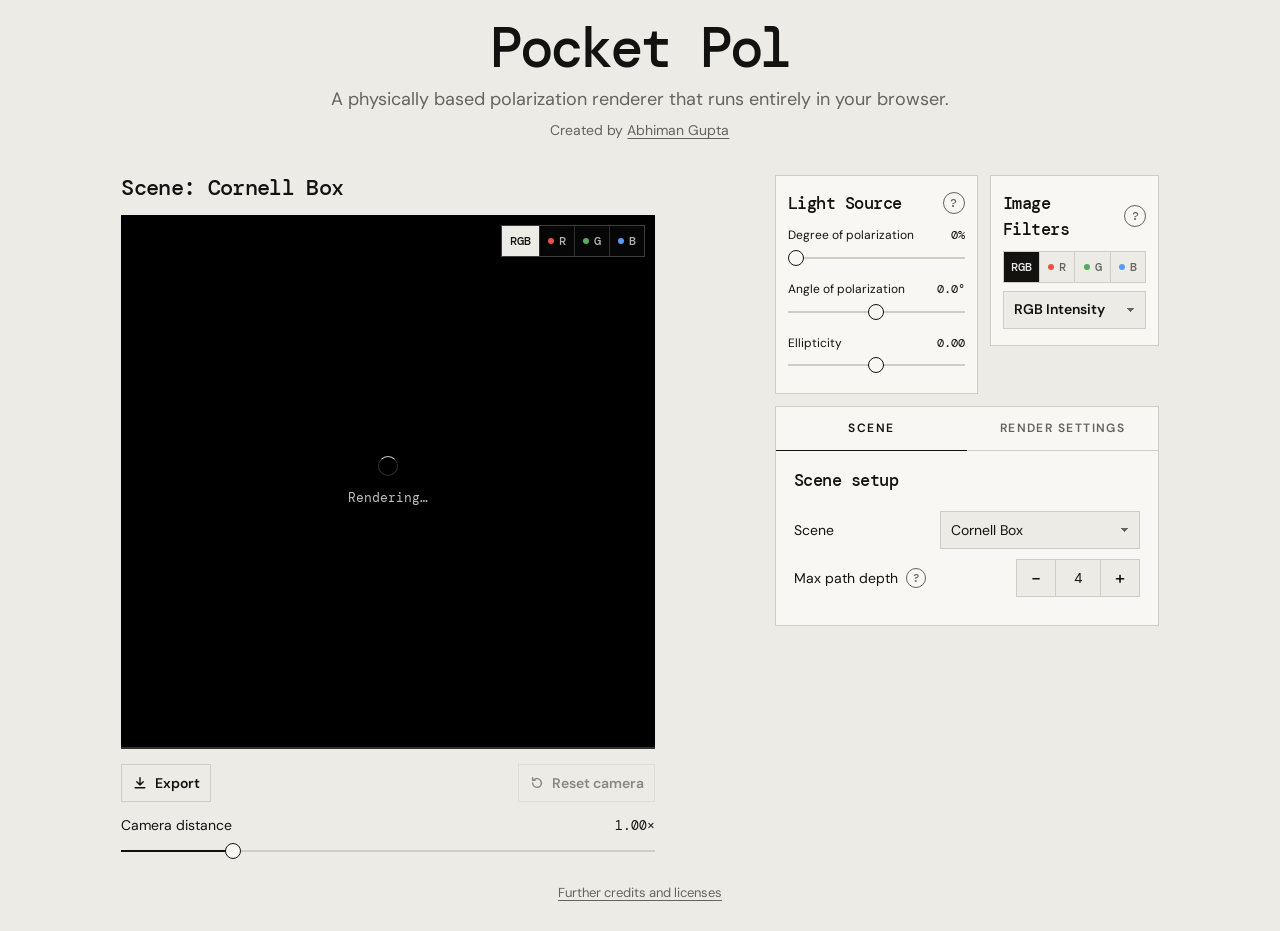
==== web/index.html @ 14d1592c "Move the page up and say light intensity in the analyzer explanations" ====
<!doctype html>
<html lang="en">
<head>
  <meta charset="utf-8">
  <meta name="viewport" content="width=device-width,initial-scale=1,viewport-fit=cover">
  <meta name="color-scheme" content="light">
  <meta name="theme-color" content="#ecebe6">
  <meta name="description" content="A physically based polarization renderer that runs entirely in your browser.">
  <title>Pocket Pol: A physically based polarization renderer in your browser</title>
  <link rel="icon" type="image/png" sizes="64x64" href="./favicon-64.png">
  <link rel="icon" type="image/png" sizes="32x32" href="./favicon-32.png">
  <link rel="apple-touch-icon" href="./apple-touch-icon.png">
  <meta property="og:type" content="website">
  <meta property="og:site_name" content="Pocket Pol">
  <meta property="og:url" content="https://pocket-pol.abhimangupta.com/">
  <meta property="og:title" content="Pocket Pol">
  <meta property="og:description" content="A physically based polarization renderer that runs entirely in your browser.">
  <meta property="og:image" content="https://pocket-pol.abhimangupta.com/preview.png">
  <meta property="og:image:width" content="512">
  <meta property="og:image:height" content="512">
  <meta property="og:image:alt" content="Pocket Pol render of the Cornell box with red and green walls">
  <meta name="twitter:card" content="summary">
  <meta name="twitter:title" content="Pocket Pol">
  <meta name="twitter:description" content="A physically based polarization renderer that runs entirely in your browser.">
  <meta name="twitter:image" content="https://pocket-pol.abhimangupta.com/preview.png">
  <link rel="preconnect" href="https://fonts.googleapis.com">
  <link rel="preconnect" href="https://fonts.gstatic.com" crossorigin>
  <link rel="stylesheet" href="https://fonts.googleapis.com/css2?family=DM+Mono:wght@400;500&family=DM+Sans:opsz,wght@9..40,400..700&display=swap">
  <link rel="stylesheet" href="./style.css?v=49">
  <script type="module" src="./app.mjs?v=49"></script>
</head>
<body>
  <main class="window">
    <header class="page-header">
      <h1 class="page-title">Pocket Pol</h1>
      <p class="page-subtitle">A physically based polarization renderer that runs entirely in your browser.</p>
      <p class="page-credit">Created by <a href="https://abhimangupta.com/">Abhiman Gupta</a></p>
    </header>

    <section class="viewer" aria-label="Render viewport">
      <h2 class="scene-name">Scene: <span id="sceneName">Cornell Box</span></h2>
      <div class="figure">
        <div id="stage" tabindex="0" aria-label="Cornell Box render. Drag or use the arrow keys to orbit the camera.">
          <canvas id="image" width="512" height="512" aria-label="Rendered Cornell Box"></canvas>
          <div id="stageMessage" class="stage-message" aria-hidden="true"><span class="spinner"></span><span id="stageMessageText">Starting renderer…</span></div>
          <div id="orbitHint" class="orbit-overlay" aria-hidden="true">
            <svg class="orbit-arrow up" viewBox="0 0 24 24"><path d="M6 15l6-6 6 6"/></svg>
            <svg class="orbit-arrow left" viewBox="0 0 24 24"><path d="M15 6l-6 6 6 6"/></svg>
            <span class="orbit-label">Drag to orbit</span>
            <svg class="orbit-arrow right" viewBox="0 0 24 24"><path d="M9 6l6 6-6 6"/></svg>
            <svg class="orbit-arrow down" viewBox="0 0 24 24"><path d="M6 9l6 6 6-6"/></svg>
          </div>
          <div class="view-corner">
          <div id="channelHint" class="channel-hint" aria-hidden="true">
            <span>Toggle color channels</span>
            <svg viewBox="0 0 24 24"><path d="M4 12h15M14 7l5 5-5 5"/></svg>
          </div>
          <div id="viewSwitch" class="view-switch" role="radiogroup" aria-label="Image channel">
            <label title="RGB color"><input type="radio" name="view" value="rgb" checked><span>RGB</span></label>
            <label title="Red channel"><input type="radio" name="view" value="0"><span class="red">R</span></label>
            <label title="Green channel"><input type="radio" name="view" value="1"><span class="green">G</span></label>
            <label title="Blue channel"><input type="radio" name="view" value="2"><span class="blue">B</span></label>
          </div>
          </div>
          <progress id="progress" aria-label="Render progress" max="1" value="0"></progress>
        </div>
        <div id="colorbar" class="colorbar off" role="group" aria-labelledby="barTitle">
          <div id="barGradient"></div>
          <div id="barTicks" class="bar-ticks"></div>
          <span id="barTitle" class="bar-title"></span>
        </div>
      </div>
      <footer class="viewer-footer">
        <button id="exportOpen" type="button" aria-haspopup="dialog">
          <svg aria-hidden="true" viewBox="0 0 20 20" width="16" height="16"><path d="M10 3.5v9M6 8.5l4 4 4-4M4 16h12" fill="none" stroke="currentColor" stroke-width="1.8" stroke-linecap="round" stroke-linejoin="round"/></svg>
          Export
          <span id="exportBadge" class="export-badge" hidden></span>
        </button>
        <span id="status" class="visually-hidden" role="status" aria-live="polite">Ready</span>
        <button id="reset" type="button" disabled>
          <svg aria-hidden="true" viewBox="0 0 20 20" width="16" height="16"><path d="M4.5 10a5.5 5.5 0 1 0 1.6-3.9M4.5 3.5v3h3" fill="none" stroke="currentColor" stroke-width="1.8" stroke-linecap="round" stroke-linejoin="round"/></svg>
          Reset camera
        </button>
      </footer>
      <div id="distanceControl" class="distance-control"></div>
    </section>

    <aside class="sidebar" aria-label="Render controls">
      <div class="source-filter">
      <section class="light-panel card" aria-labelledby="lightTitle">
        <div class="section-head"><h2 id="lightTitle">Light Source</h2><button type="button" class="help-button" aria-haspopup="dialog" data-help="lightHelp" aria-label="Explain the light source terms">?</button></div>
        <div id="sourceControls"></div>
      </section>

      <section class="filter-panel card" aria-labelledby="filterTitle">
        <div class="section-head"><h2 id="filterTitle">Image Filters</h2><button type="button" class="help-button" aria-haspopup="dialog" data-help="filterHelp" aria-label="Explain the image filters">?</button></div>
        <div id="cardSwitch" class="segmented channel-switch" role="radiogroup" aria-label="Image channel">
          <label title="RGB color"><input type="radio" name="card-view" value="rgb" checked><span>RGB</span></label>
          <label title="Red channel"><input type="radio" name="card-view" value="0"><span class="red">R</span></label>
          <label title="Green channel"><input type="radio" name="card-view" value="1"><span class="green">G</span></label>
          <label title="Blue channel"><input type="radio" name="card-view" value="2"><span class="blue">B</span></label>
        </div>
        <label class="visually-hidden" for="filter">Image filter</label>
        <select id="filter"></select>
        <div id="analyzerControl" class="analyzer" hidden></div>
        <div id="logControl" class="log-control" hidden>
          <label class="row toggle">Log scale <input id="log" type="checkbox" role="switch"></label>
          <p id="logSuggestion" class="log-suggestion" hidden></p>
        </div>
      </section>
      </div>


      <p id="error" class="error-box" role="alert" hidden></p>

      <div class="inspector card">
        <div class="panel-switch" role="tablist" aria-label="Renderer settings">
          <button id="scene-tab" type="button" role="tab" aria-selected="true" aria-controls="scene-panel">Scene</button>
          <button id="render-tab" type="button" role="tab" aria-selected="false" aria-controls="render-panel" tabindex="-1">Render Settings</button>
        </div>
        <div class="settings-panel" id="scene-panel" role="tabpanel" aria-labelledby="scene-tab">
          <fieldset id="scene" class="panel-fields">
            <legend><span>Scene setup</span></legend>
            <label class="row">Scene
              <select id="preset"><option value="cornell">Cornell Box</option></select>
            </label>
            <div class="row">
              <span class="label-help"><span id="depthLabel">Max path depth</span><button type="button" class="help-button" aria-haspopup="dialog" data-help="depthHelp" aria-label="Explain max path depth">?</button></span>
              <div class="stepper" role="group" aria-labelledby="depthLabel">
                <button id="depthDown" type="button" aria-label="Decrease max path depth">−</button>
                <output id="depthValue" aria-live="polite">4</output>
                <button id="depthUp" type="button" aria-label="Increase max path depth">+</button>
              </div>
              <input type="hidden" id="max_depth" value="4">
            </div>
          </fieldset>
        </div>
        <div class="settings-panel" id="render-panel" role="tabpanel" aria-labelledby="render-tab" hidden>
          <fieldset id="statistics" class="panel-fields">
            <legend><span>Render settings</span><button id="stopRender" type="button" class="link-button" hidden>Stop</button></legend>
            <form id="estimateForm" novalidate>
              <label class="row">Samples per pixel <input id="spp" type="number" min="1" max="4096" required value="64" inputmode="numeric" enterkeyhint="go"></label>
              <div class="spp-presets" role="group" aria-label="Sample presets">
                <button type="button" data-spp="64">64</button>
                <button type="button" data-spp="256">256</button>
                <button type="button" data-spp="1024">1024</button>
              </div>
              <p id="sppError" class="hint error" hidden>Enter a whole number from 1 to 4096.</p>
            </form>
            <details hidden>
              <summary>Render statistics</summary>
              <dl>
                <div class="row"><dt>Completed</dt><dd id="completed">0 SPP</dd></div>
                <div class="row"><dt>Renderer</dt><dd id="backend">—</dd></div>
                <div class="row"><dt>GPU note</dt><dd id="gpuNote">—</dd></div>
                <div class="row"><dt>Last batch</dt><dd id="batch">—</dd></div>
                <div class="row"><dt>Image delivery</dt><dd id="delivery">—</dd></div>
                <div class="row"><dt>Image</dt><dd id="dimensions">—</dd></div>
              </dl>
            </details>
          </fieldset>
        </div>
      </div>

      <section id="scalarControls" class="adjustments card" aria-labelledby="adjustTitle" hidden>
        <div class="section-head"><h2 id="adjustTitle">Image Adjustments <span class="advanced">(Advanced)</span></h2></div>
        <label class="row">Color map <select id="map"></select></label>
        <label class="row toggle">Show colorbar <input id="showColorbar" type="checkbox" role="switch" checked></label>
        <div class="row">
          <span>Range</span>
          <div class="range">
            <input id="minimum" type="number" aria-label="Range minimum" value="0" step="any" required>
            <span class="range-dash" aria-hidden="true">–</span>
            <input id="maximum" type="number" aria-label="Range maximum" value="1" step="any" required>
          </div>
        </div>
        <p id="rangeError" class="hint error" hidden>Maximum must be greater than minimum.</p>
      </section>
    </aside>
  </main>
  <dialog id="helpDialog" class="help-window" aria-labelledby="helpTitle">
    <div class="window-bar">
      <h2 id="helpTitle"></h2>
      <button id="helpClose" type="button" class="window-close" aria-label="Close">
        <svg aria-hidden="true" viewBox="0 0 20 20" width="16" height="16"><path d="M5 5l10 10M15 5L5 15" fill="none" stroke="currentColor" stroke-width="1.8" stroke-linecap="round"/></svg>
      </button>
    </div>
    <div class="help-body">
      <dl id="lightHelp" class="help-list" hidden>
        <dt>Unpolarized light</dt><dd>Light whose electric field has no preferred direction, like most lamps and sunlight. It is the default here: degree of polarization 0%.</dd>
        <dt>Degree of polarization</dt><dd>The fraction of the light that is polarized, from 0% (unpolarized) to 100% (fully polarized).</dd>
        <dt>Angle of polarization</dt><dd>The orientation of the polarization, from −90° to +90°, measured from horizontal.</dd>
        <dt>Ellipticity</dt><dd>The shape of the polarization: 0 is linear, +1 right circular, −1 left circular, and values in between are elliptical.</dd>
      </dl>
      <dl id="filterHelp" class="help-list" hidden></dl>
      <dl id="depthHelp" class="help-list" hidden>
        <dt>Max path depth</dt><dd>The most surfaces a ray of light may bounce off on its way from the light source to the camera. Each bounce can change the light's polarization through the Mueller matrix of the surface it hits.</dd>
        <dt>Low depth (1–2)</dt><dd>Depth 1 shows only the light source itself, and depth 2 adds direct lighting: surfaces lit straight from the lamp, with hard shadows and no color bleeding.</dd>
        <dt>Higher depth (3 and up)</dt><dd>Adds indirect light that bounces between walls: softer shadows, red and green light spilling onto the white surfaces, and polarization patterns built up over several reflections. Renders take longer as depth grows, and the image changes less after a few bounces.</dd>
        <dt>Try it</dt><dd>Step from 1 to 6 with Degree of Polarization or Q-Stokes selected and watch how each extra bounce changes the polarization.</dd>
      </dl>
    </div>
  </dialog>
  <dialog id="exportDialog" class="export-window" aria-labelledby="exportTitle">
    <div class="window-bar">
      <h2 id="exportTitle">Export render</h2>
      <button id="exportClose" type="button" class="window-close" aria-label="Close export window">
        <svg aria-hidden="true" viewBox="0 0 20 20" width="16" height="16"><path d="M5 5l10 10M15 5L5 15" fill="none" stroke="currentColor" stroke-width="1.8" stroke-linecap="round"/></svg>
      </button>
    </div>
    <div class="export-body">
      <div class="export-preview">
        <canvas id="exportCanvas" width="512" height="512" aria-label="Export render preview"></canvas>
        <span id="exportEmpty" class="export-empty">The high-quality render appears here.</span>
        <progress id="exportProgress" max="1" value="0" aria-label="Export progress"></progress>
      </div>
      <div class="export-settings">
        <p class="hint">Renders the current scene, light, and camera again at 512 × 512 with more samples per pixel, in the background. You can close this window and keep exploring while it runs.</p>
        <dl id="exportSummary" class="export-summary"></dl>
        <label class="row">Samples per pixel <input id="exportSpp" type="number" min="1" max="65536" required value="4096" inputmode="numeric"></label>
        <div class="spp-presets" role="group" aria-label="Export sample presets">
          <button type="button" data-export-spp="1024">1024</button>
          <button type="button" data-export-spp="4096">4096</button>
          <button type="button" data-export-spp="16384">16384</button>
        </div>
        <p id="exportEstimate" class="hint"></p>
        <p id="exportStatus" class="export-status" role="status" aria-live="polite"></p>
        <div class="export-actions">
          <button id="exportStart" type="button" class="primary">Start export render</button>
        </div>
        <div id="exportDownloads" class="export-downloads" hidden>
          <button id="downloadPng" type="button">Download PNG</button>
          <button id="downloadStokes" type="button">Download Stokes data (.zip)</button>
          <p class="hint">The PNG uses the filter, channel, and display settings you have selected. The zip holds float32 Stokes channels and JSON metadata.</p>
        </div>
      </div>
    </div>
  </dialog>
  <footer class="page-footer">
    <a href="./credits.html">Further credits and licenses</a>
  </footer>
</body>
</html>
---- web/style.css ----
/* Palette and type follow abhimangupta.com: warm paper, ink, DM Mono display, DM Sans text. */
:root {
  color-scheme: light;
  --paper: #ecebe6;
  --paper-2: #e1e0da;
  --mat: #f8f7f3;
  --ink: #121211;
  --muted: #64635e;
  --faint: #8d8b84;
  --line: #cfcdc6;
  --track: #cfcdc6;
  --focus: #121211;
  --stage: #0b0b0a;
  --error: #9b2c1f;
  --error-bg: #f3e4df;
  --ok: #4f7a52;
  --busy: #b07d1c;
  --display: "DM Mono", ui-monospace, Menlo, monospace;
  --sans: "DM Sans", "Helvetica Neue", Arial, sans-serif;
  --d-track: -.07em;
  --d-track-sm: -.03em;
  --ease: cubic-bezier(.22, 1, .36, 1);
  --gutter: clamp(16px, 4vw, 56px);
  font: 16px/1.55 var(--sans);
  color: var(--ink);
  background: var(--paper);
  accent-color: var(--ink);
}

* { box-sizing: border-box; }
[hidden] { display: none !important; }
html { -webkit-text-size-adjust: 100%; }
body { margin: 0; min-height: 100dvh; background: var(--paper); }
h1, h2, h3, dl, dd, p { margin: 0; }
::selection { background: var(--ink); color: var(--paper); }
.visually-hidden {
  position: absolute;
  overflow: hidden;
  width: 1px;
  height: 1px;
  padding: 0;
  clip-path: inset(50%);
  white-space: nowrap;
}

/* Page */
.window {
  display: grid;
  grid-template-columns: minmax(0, clamp(300px, calc(100dvh - var(--chrome, 280px)), 860px)) clamp(340px, 30vw, 440px);
  grid-template-areas: "header header" "viewer sidebar";
  justify-content: center;
  align-items: start;
  gap: clamp(20px, 2.6vw, 36px) clamp(20px, 2.6vw, 40px);
  max-width: 1720px;
  margin-inline: auto;
  padding: clamp(12px, 1.6vw, 24px) var(--gutter) 12px;
}
.page-header { grid-area: header; text-align: center; }
.page-title {
  font-family: var(--display);
  font-size: clamp(2.25rem, 5vw, 3.5rem);
  font-weight: 500;
  line-height: 1;
  letter-spacing: var(--d-track);
}
.page-subtitle {
  margin-top: 10px;
  color: var(--muted);
  font-size: clamp(.9375rem, 1.5vw, 1.125rem);
  text-wrap: balance;
}
.page-credit { margin-top: 6px; color: var(--muted); font-size: .875rem; }
.page-credit a { color: inherit; text-decoration: underline; text-underline-offset: .2em; }
.page-credit a:hover { color: var(--ink); }
.scene-name {
  margin: 0 0 10px;
  text-align: center;
  font-family: var(--display);
  font-size: clamp(1.125rem, 2vw, 1.375rem);
  font-weight: 500;
  letter-spacing: var(--d-track-sm);
}
.page-footer {
  padding: 8px var(--gutter) calc(28px + env(safe-area-inset-bottom));
  text-align: center;
  font-size: .8125rem;
}
.page-footer a { color: var(--muted); text-underline-offset: .2em; }
.page-footer a:hover { color: var(--ink); }

/* Viewer */
.viewer { grid-area: viewer; min-width: 0; font-size: .875rem; }
#stage {
  position: relative;
  aspect-ratio: 1;
  overflow: hidden;
  background: var(--stage);
  touch-action: none;
  cursor: grab;
  user-select: none;
  -webkit-user-select: none;
  -webkit-touch-callout: none;
}
#stage:focus-visible { outline: 1px solid var(--ink); outline-offset: 4px; }
#stage.orbiting { cursor: grabbing; }
#image {
  display: block;
  width: 100%;
  height: 100%;
  background: var(--stage);
}
#stage.preview #image { image-rendering: pixelated; }
.stage-message {
  position: absolute;
  inset: 0;
  display: grid;
  place-content: center;
  justify-items: center;
  gap: 12px;
  color: rgb(255 255 255 / 75%);
  font-family: var(--display);
  font-size: .8125rem;
  pointer-events: none;
}
.spinner {
  width: 20px;
  height: 20px;
  border: 1.5px solid rgb(255 255 255 / 18%);
  border-top-color: rgb(255 255 255 / 80%);
  border-radius: 50%;
  animation: spin .9s linear infinite;
}
.stage-message.failed .spinner { display: none; }
@keyframes spin { to { transform: rotate(1turn); } }

#progress {
  position: absolute;
  inset-inline: 0;
  inset-block-end: 0;
  display: block;
  width: 100%;
  height: 2px;
  border: 0;
  appearance: none;
  background: rgb(255 255 255 / 10%);
  opacity: 0;
  transition: opacity .25s;
  pointer-events: none;
}
#progress.active { opacity: 1; }
#progress::-webkit-progress-bar { background: rgb(255 255 255 / 10%); }
#progress::-webkit-progress-value { background: var(--paper); transition: width .2s; }
#progress::-moz-progress-bar { background: var(--paper); }

/* Colorbar sits outside the image like a figure legend. */
.figure {
  display: grid;
  grid-template-columns: minmax(0, 1fr) auto;
  gap: 12px;
}
.colorbar {
  display: grid;
  grid-template-columns: 12px auto 14px;
  gap: 6px;
  min-width: 0;
  padding-block: 2px;
  color: var(--muted);
  font-family: var(--display);
  font-size: .75rem;
  line-height: 1;
  transition: opacity .15s;
}
.colorbar.off { visibility: hidden; opacity: 0; }
#barGradient { box-shadow: inset 0 0 0 1px rgb(0 0 0 / 12%); }
.bar-ticks { position: relative; min-width: 3em; }
.bar-ticks output {
  position: absolute;
  left: 0;
  bottom: var(--at);
  padding-left: 6px;
  transform: translateY(50%);
  font-variant-numeric: tabular-nums;
  white-space: nowrap;
}
.bar-ticks sup { font-size: .75em; line-height: 0; }
.bar-ticks output::before {
  content: "";
  position: absolute;
  left: -6px;
  top: 50%;
  width: 7px;
  border-top: 1px solid var(--faint);
}
.bar-title {
  align-self: center;
  justify-self: center;
  writing-mode: vertical-rl;
  transform: rotate(180deg);
  color: var(--ink);
  font-family: var(--sans);
  font-weight: 600;
  white-space: nowrap;
}

.viewer-footer {
  display: grid;
  grid-template-columns: 1fr 1fr;
  align-items: center;
  gap: 12px;
  min-height: 56px;
  padding-top: 12px;
}
#exportOpen, #reset { display: inline-flex; align-items: center; gap: 7px; white-space: nowrap; }
#exportOpen { justify-self: start; }
#reset { justify-self: end; }
.export-badge {
  padding: 1px 7px;
  border-radius: 99px;
  background: var(--paper-2);
  color: var(--muted);
  font-family: var(--display);
  font-size: .6875rem;
  font-weight: 500;
}
.export-badge.ready { background: var(--ink); color: var(--paper); }

/* Channel switch in the image's top-right corner. */
.view-corner {
  position: absolute;
  inset-block-start: 10px;
  inset-inline-end: 10px;
  display: flex;
  align-items: center;
  gap: 6px;
  pointer-events: none;
}
.view-switch {
  pointer-events: auto;
  display: flex;
  border: 1px solid rgb(255 255 255 / 22%);
  background: rgb(11 11 10 / 62%);
  -webkit-backdrop-filter: blur(6px);
  backdrop-filter: blur(6px);
  cursor: default;
}
.view-switch label { position: relative; cursor: pointer; }
.view-switch label + label { border-left: 1px solid rgb(255 255 255 / 16%); }
.view-switch input { position: absolute; inset: 0; margin: 0; opacity: 0; cursor: pointer; }
.view-switch span {
  display: flex;
  align-items: center;
  justify-content: center;
  gap: 5px;
  min-width: 34px;
  min-height: 30px;
  padding: 0 8px;
  color: rgb(255 255 255 / 70%);
  font-family: var(--display);
  font-size: .75rem;
  font-weight: 500;
  transition: background-color .15s, color .15s;
}
:is(.view-switch, .channel-switch) :is(span.red, span.green, span.blue)::before {
  content: "";
  width: 6px;
  height: 6px;
  border-radius: 50%;
}
:is(.view-switch, .channel-switch) span.red::before { background: #e5534b; }
:is(.view-switch, .channel-switch) span.green::before { background: #57ab5a; }
:is(.view-switch, .channel-switch) span.blue::before { background: #539bf5; }
.view-switch label:hover span { color: #fff; }
.view-switch input:checked + span { background: var(--paper); color: var(--ink); }
.view-switch input:focus-visible + span { outline: 1px solid #fff; outline-offset: -3px; }

/* Channel hint: points at the channel switch on load, like the orbit hint. */
.channel-hint {
  display: flex;
  align-items: center;
  gap: 4px;
  color: #fff;
  font-family: var(--display);
  font-size: .75rem;
  white-space: nowrap;
  pointer-events: none;
  transition: opacity .6s var(--ease), visibility .6s;
}
.channel-hint span { padding: 4px 9px; border: 1px solid rgb(255 255 255 / 35%); background: rgb(11 11 10 / 60%); }
.channel-hint svg {
  width: 24px;
  height: 24px;
  fill: none;
  stroke: currentColor;
  stroke-width: 2;
  stroke-linecap: round;
  stroke-linejoin: round;
  filter: drop-shadow(0 0 3px rgb(0 0 0 / 60%));
  animation: nudge-x 1.6s var(--ease) infinite alternate;
}
.channel-hint.gone { opacity: 0; visibility: hidden; }

/* Orbit hint: four arrows around "Drag to orbit", shown over the image on load. */
.orbit-overlay {
  position: absolute;
  inset: 0;
  display: grid;
  grid-template: "a up b" auto "left label right" auto "c down d" auto / auto auto auto;
  place-content: center;
  place-items: center;
  gap: 6px 10px;
  color: #fff;
  background: radial-gradient(circle at center, rgb(0 0 0 / 45%), transparent 42%);
  pointer-events: none;
  transition: opacity .6s var(--ease), visibility .6s;
}
.orbit-overlay.gone, #stage:has(.stage-message:not([hidden])) :is(.orbit-overlay, .channel-hint) { opacity: 0; visibility: hidden; }
.orbit-label {
  grid-area: label;
  padding: 6px 12px;
  border: 1px solid rgb(255 255 255 / 35%);
  background: rgb(11 11 10 / 55%);
  font-family: var(--display);
  font-size: .8125rem;
  letter-spacing: .04em;
  white-space: nowrap;
}
.orbit-arrow { width: 28px; height: 28px; fill: none; stroke: currentColor; stroke-width: 2; stroke-linecap: round; stroke-linejoin: round; filter: drop-shadow(0 0 3px rgb(0 0 0 / 60%)); }
.orbit-arrow.up { grid-area: up; animation: nudge-y 1.6s var(--ease) infinite alternate; }
.orbit-arrow.down { grid-area: down; animation: nudge-y 1.6s var(--ease) infinite alternate-reverse; }
.orbit-arrow.left { grid-area: left; animation: nudge-x 1.6s var(--ease) infinite alternate; }
.orbit-arrow.right { grid-area: right; animation: nudge-x 1.6s var(--ease) infinite alternate-reverse; }
@keyframes nudge-y { from { transform: translateY(-3px); } to { transform: translateY(3px); } }
@keyframes nudge-x { from { transform: translateX(-3px); } to { transform: translateX(3px); } }

/* Sidebar */
.sidebar {
  grid-area: sidebar;
  display: grid;
  gap: 12px;
  min-width: 0;
  font-size: .875rem;
}
@media (min-width: 821px) {
  .sidebar { position: sticky; top: 16px; max-height: calc(100dvh - 32px); overflow-y: auto; scrollbar-width: thin; }
}
.card { border: 1px solid var(--line); background: var(--mat); }
.panel-switch {
  display: grid;
  grid-template-columns: repeat(2, minmax(0, 1fr));
  border-bottom: 1px solid var(--line);
}
.panel-switch button {
  min-height: 44px;
  border: 0;
  border-bottom: 1px solid transparent;
  margin-bottom: -1px;
  background: transparent;
  color: var(--muted);
  font-size: .75rem;
  font-weight: 600;
  letter-spacing: .12em;
  text-transform: uppercase;
}
.panel-switch button:hover:enabled { background: transparent; color: var(--ink); }
.panel-switch button[aria-selected="true"] { border-bottom-color: var(--ink); color: var(--ink); }
.settings-panel { padding: 16px 18px 18px; }
.light-panel, .filter-panel, .estimate-panel { padding: 16px 18px 18px; }
.light-panel .row:last-of-type { margin-bottom: 0; }
fieldset { min-width: 0; margin: 0; padding: 0; border: 0; }
.panel-fields > legend, .section-head {
  display: flex;
  align-items: center;
  justify-content: space-between;
  gap: 8px;
  width: 100%;
  margin: 0 0 8px;
  padding: 0;
}
.panel-fields > legend > span:first-child, .section-head h2 {
  font-family: var(--display);
  font-size: 1.0625rem;
  font-weight: 500;
  letter-spacing: var(--d-track-sm);
}
.tag {
  padding: 1px 8px;
  border: 1px solid var(--line);
  border-radius: 99px;
  color: var(--muted);
  font-size: .625rem;
  font-weight: 600;
  letter-spacing: .12em;
  text-transform: uppercase;
  white-space: nowrap;
}
.tag.live::before {
  content: "";
  display: inline-block;
  width: 6px;
  height: 6px;
  margin-right: 5px;
  border-radius: 50%;
  background: var(--ok);
  vertical-align: 1px;
}
.subsection { margin-top: 14px; padding-top: 12px; border-top: 1px solid var(--line); }
.subsection h3 { color: var(--muted); font-size: .6875rem; font-weight: 600; letter-spacing: .12em; text-transform: uppercase; }

.row {
  display: flex;
  align-items: center;
  justify-content: space-between;
  gap: 10px;
  margin: 10px 0;
  white-space: nowrap;
}
select, button, input[type="number"] {
  min-height: 38px;
  padding: 5px 10px;
  border: 1px solid var(--line);
  border-radius: 0;
  background-color: var(--paper);
  color: inherit;
  font: inherit;
}
select {
  appearance: none;
  width: min(60%, 200px);
  min-width: 0;
  padding-right: 28px;
  text-overflow: ellipsis;
  background-image: linear-gradient(45deg, transparent 50%, var(--muted) 50%),
    linear-gradient(135deg, var(--muted) 50%, transparent 50%);
  background-position: right 14px center, right 10px center;
  background-size: 4px 4px;
  background-repeat: no-repeat;
  cursor: pointer;
}
select:hover:enabled, input[type="number"]:hover:enabled { border-color: var(--muted); }
input[type="number"] { width: 84px; min-width: 0; font-variant-numeric: tabular-nums; text-align: right; }
input[type="number"].invalid { border-color: var(--error); background-color: var(--error-bg); }
button { cursor: pointer; font-weight: 600; transition: background-color .15s, border-color .15s, color .15s; }
button:hover:enabled { background-color: var(--paper-2); border-color: var(--muted); }
button:disabled, input:disabled, select:disabled { cursor: not-allowed; opacity: .45; }
.primary {
  border-color: var(--ink);
  background-color: var(--ink);
  color: var(--paper);
  font-size: .8125rem !important;
  letter-spacing: .12em;
  text-transform: uppercase;
}
.primary:hover:enabled { border-color: #2c2c2a; background-color: #2c2c2a; }
.primary.stop { border-color: var(--ink); background-color: transparent; color: var(--ink); }
.primary.stop:hover:enabled { background-color: var(--paper-2); }
:focus-visible { outline: 1px solid var(--focus); outline-offset: 2px; }

/* Segmented control */
.segmented {
  display: inline-grid;
  grid-auto-columns: 1fr;
  grid-auto-flow: column;
  width: min(60%, 200px);
  border: 1px solid var(--line);
  background: var(--paper);
}
.segmented label { position: relative; cursor: pointer; }
.segmented label + label { border-left: 1px solid var(--line); }
.segmented input { position: absolute; inset: 0; margin: 0; opacity: 0; cursor: pointer; }
.segmented span {
  display: block;
  padding: 7px 8px;
  color: var(--muted);
  font-weight: 600;
  text-align: center;
  transition: background-color .15s, color .15s;
}
.segmented label:hover span { color: var(--ink); }
.segmented input:checked + span { background: var(--ink); color: var(--paper); }
.segmented input:focus-visible + span { outline: 1px solid var(--focus); outline-offset: 2px; }

/* Toggles */
.toggle input[type="checkbox"] {
  appearance: none;
  position: relative;
  flex: none;
  width: 34px;
  height: 20px;
  margin: 0;
  border-radius: 99px;
  background: var(--track);
  cursor: pointer;
  transition: background-color .15s;
}
.toggle input[type="checkbox"]::after {
  content: "";
  position: absolute;
  inset-block-start: 2px;
  inset-inline-start: 2px;
  width: 16px;
  height: 16px;
  border-radius: 50%;
  background: var(--mat);
  transition: transform .2s var(--ease);
}
.toggle input[type="checkbox"]:checked { background: var(--ink); }
.toggle input[type="checkbox"]:checked::after { transform: translateX(14px); }
.toggle input[type="checkbox"]:disabled { opacity: .4; cursor: not-allowed; }
.range input { flex: 1; width: 0; }
.range-dash { color: var(--faint); }

details { margin-top: 14px; padding-top: 12px; border-top: 1px solid var(--line); }
summary { cursor: pointer; color: var(--muted); }
summary:hover { color: var(--ink); }
details dl { margin-top: 9px; }
details dl .row { margin: 4px 0; white-space: normal; align-items: baseline; }
details dd { text-align: right; }

/* Sliders */
.slider { display: block; margin-top: 12px; }
.slider .row { margin: 0; }
.slider input {
  appearance: none;
  display: block;
  width: 100%;
  min-height: 24px;
  margin: 2px 0 0;
  background: transparent;
  cursor: pointer;
  --from: 0%;
  --to: 0%;
}
.slider input:disabled { cursor: not-allowed; }
.slider input::-webkit-slider-runnable-track {
  height: 2px;
  background: linear-gradient(to right, var(--track) var(--from), var(--ink) var(--from) var(--to), var(--track) var(--to));
}
.slider input::-webkit-slider-thumb {
  appearance: none;
  width: 16px;
  height: 16px;
  margin-top: -7px;
  border: 1px solid var(--ink);
  border-radius: 50%;
  background: var(--mat);
  transition: transform .15s var(--ease);
}
.slider input:active::-webkit-slider-thumb { transform: scale(1.15); }
.slider input::-moz-range-track {
  height: 2px;
  background: linear-gradient(to right, var(--track) var(--from), var(--ink) var(--from) var(--to), var(--track) var(--to));
}
.slider input::-moz-range-thumb {
  box-sizing: border-box;
  width: 16px;
  height: 16px;
  border: 1px solid var(--ink);
  border-radius: 50%;
  background: var(--mat);
}
.slider output, dd { font-family: var(--display); font-variant-numeric: tabular-nums; }
.slider output { color: var(--ink); font-size: .8125rem; }
dt, .hint { color: var(--muted); }
.hint { margin: 10px 0; font-size: .8125rem; }
.hint.error { color: var(--error); }

.filter-panel select { width: 100%; font-weight: 600; }
.adjustments { padding: 16px 18px 10px; }
.adjustments .range { width: min(60%, 200px); }
.distance-control { margin-top: 4px; }
.distance-control .slider { margin-top: 6px; }
.stack { display: grid; gap: 4px; margin: 10px 0; font-size: .8125rem; }
.stack select { width: 100%; font-weight: 400; }
.range { display: flex; align-items: center; gap: 6px; }
.view-hint { margin: 10px 0 0; color: var(--muted); font-size: .8125rem; }

/* Light Source and Filter sit side by side on wider screens and stack on phones. */
.source-filter { display: grid; grid-template-columns: repeat(2, minmax(0, 1fr)); gap: 12px; align-items: start; }
.source-filter .card { padding: 14px 12px 16px; }
/* When the sidebar is wide enough, give the light sliders room for their labels and values on one line
   without cutting off the filter name. */
.sidebar { container-type: inline-size; }
@container (min-width: 360px) {
  .source-filter { grid-template-columns: minmax(0, 1.2fr) minmax(0, 1fr); }
}
.source-filter select { width: 100%; font-weight: 600; }
.source-filter .slider .row { align-items: baseline; white-space: normal; line-height: 1.3; gap: 6px; font-size: .75rem; }
.source-filter .slider output { font-size: .75rem; }

/* Analyzer slider */
.analyzer .slider { margin-top: 14px; }

/* Render panel */
.spp-presets { display: grid; grid-template-columns: repeat(3, 1fr); border: 1px solid var(--line); background: var(--paper); }
.spp-presets button {
  min-height: 32px;
  padding: 2px 6px;
  border: 0;
  color: var(--muted);
  font-family: var(--display);
  font-size: .8125rem;
}
.spp-presets button + button { border-left: 1px solid var(--line); }
.spp-presets button:hover:enabled { border-color: var(--line); color: var(--ink); }
.spp-presets button[aria-pressed="true"] { background: var(--ink); color: var(--paper); }
.render-state { display: inline-flex; align-items: baseline; gap: 10px; min-width: 0; }
.render-text { color: var(--muted); font-family: var(--display); font-size: .75rem; white-space: nowrap; }
.link-button {
  min-height: 0;
  padding: 0;
  border: 0;
  background: none;
  color: var(--ink);
  font-size: .75rem;
  text-decoration: underline;
  text-underline-offset: .2em;
}
.link-button:hover:enabled { background: none; color: var(--muted); }

/* Max depth stepper */
.stepper { display: inline-grid; grid-template-columns: 38px 46px 38px; border: 1px solid var(--line); background: var(--paper); }
.stepper button { min-height: 36px; padding: 0; border: 0; font-size: 1.125rem; font-weight: 500; line-height: 1; }
.stepper output {
  display: grid;
  place-items: center;
  border-inline: 1px solid var(--line);
  font-family: var(--display);
  font-variant-numeric: tabular-nums;
}

/* Log scale switch and DoP suggestion in the Filter card */
.log-control { margin-top: 12px; padding-top: 2px; border-top: 1px solid var(--line); }
.log-control .row { margin-bottom: 0; font-size: .8125rem; }
.log-suggestion {
  margin-top: 10px;
  padding: 7px 9px;
  border-left: 2px solid var(--busy);
  background: var(--paper);
  font-size: .75rem;
  line-height: 1.45;
}

/* Export window */
.export-window {
  width: min(880px, calc(100vw - 32px));
  max-height: calc(100dvh - 32px);
  padding: 0;
  border: 1px solid var(--ink);
  background: var(--mat);
  color: var(--ink);
  font-size: .875rem;
}
.export-window::backdrop { background: rgb(18 18 17 / 45%); }
.window-bar {
  display: flex;
  align-items: center;
  justify-content: space-between;
  padding: 6px 6px 6px 18px;
  border-bottom: 1px solid var(--line);
  background: var(--paper);
}
.window-bar h2 { font-family: var(--display); font-size: 1.0625rem; font-weight: 500; letter-spacing: var(--d-track-sm); }
.window-close { display: grid; place-items: center; width: 38px; padding: 0; border-color: transparent; background: transparent; }
.export-body { display: grid; grid-template-columns: minmax(0, 1fr) minmax(0, 1fr); gap: 20px; padding: 18px; }
.export-preview { position: relative; align-self: start; aspect-ratio: 1; background: var(--stage); }
.export-preview canvas { display: block; width: 100%; height: 100%; }
.export-empty {
  position: absolute;
  inset: 0;
  display: grid;
  place-items: center;
  padding: 24px;
  color: rgb(255 255 255 / 60%);
  font-family: var(--display);
  font-size: .8125rem;
  text-align: center;
}
#exportProgress {
  position: absolute;
  inset-inline: 0;
  inset-block-end: 0;
  width: 100%;
  height: 3px;
  border: 0;
  appearance: none;
  background: rgb(255 255 255 / 10%);
  opacity: 0;
  transition: opacity .25s;
}
#exportProgress.active { opacity: 1; }
#exportProgress::-webkit-progress-bar { background: rgb(255 255 255 / 10%); }
#exportProgress::-webkit-progress-value { background: var(--paper); transition: width .2s; }
#exportProgress::-moz-progress-bar { background: var(--paper); }
.export-settings .hint:first-child { margin-top: 0; }
.export-summary { margin: 12px 0; padding: 8px 0; border-block: 1px solid var(--line); }
.export-summary .row { margin: 4px 0; align-items: baseline; white-space: normal; font-size: .8125rem; }
.export-summary dd { text-align: right; font-size: .75rem; }
.export-status { min-height: 1.4em; font-size: .8125rem; }
.export-actions { display: grid; margin-top: 12px; }
.export-actions button { min-height: 46px; }
.export-downloads { display: grid; gap: 8px; margin-top: 14px; padding-top: 14px; border-top: 1px solid var(--line); }
.export-downloads .hint { margin: 2px 0 0; font-size: .75rem; }
.error-box {
  margin-top: 12px;
  padding: 9px 11px;
  background: var(--error-bg);
  color: var(--error);
  font-size: .8125rem;
}

/* Credits */
.credits-page { max-width: 720px; margin: 0 auto; padding: 36px var(--gutter) 56px; line-height: 1.65; }
.credits-page nav a { color: var(--muted); font-family: var(--display); font-size: .875rem; text-decoration: none; }
.credits-page nav a:hover { color: var(--ink); }
.credits-page h1 { margin: 14px 0 10px; font-family: var(--display); font-size: clamp(1.75rem, 4vw, 2.5rem); font-weight: 500; letter-spacing: var(--d-track); }
.credits-page h2 { margin: 1.9rem 0 .5rem; font-family: var(--display); font-size: 1.125rem; font-weight: 500; letter-spacing: var(--d-track-sm); }
.credits-page p { margin: .5rem 0; }
.credits-page a { color: inherit; text-underline-offset: .18em; }
.credits-page code { padding: 1px 5px; background: var(--paper-2); font-family: var(--display); font-size: .875em; }
.credits-page ul { margin: .5rem 0; padding-left: 1.25rem; }
.credits-page li { margin: .25rem 0; }
.credits-page .note { color: var(--muted); font-size: .875rem; }

/* Wider screens: the footer shares the image's column so its buttons line up with the image edges, not the colorbar's. */
@media (min-width: 541px) {
  .viewer { display: grid; grid-template-columns: minmax(0, 1fr) auto; column-gap: 12px; }
  .figure { display: contents; }
  .viewer-footer, .distance-control { grid-column: 1; }
  .scene-name { grid-column: 1 / -1; }
}

@media (max-width: 820px) {
  .window {
    grid-template-columns: minmax(0, 620px);
    grid-template-areas: "header" "viewer" "sidebar";
  }
  select, button, input[type="number"] { min-height: 44px; }
  .segmented span { padding-block: 10px; }
  .slider input { min-height: 30px; }
  .spp-presets button { min-height: 40px; }
  .stepper button { min-height: 42px; }
}
@media (max-width: 640px) {
  .export-window { width: 100vw; max-width: 100vw; height: 100dvh; max-height: 100dvh; margin: 0; border: 0; }
  .export-body { grid-template-columns: minmax(0, 1fr); padding: 14px 16px calc(20px + env(safe-area-inset-bottom)); }
  .export-preview { width: min(100%, 360px); justify-self: center; }
}
@media (max-width: 540px) {
  /* Stack Light Source and Filter on phones so neither leaves empty space beside the other
     and the slider labels and filter names fit on one line. */
  .source-filter { grid-template-columns: minmax(0, 1fr); }
  .viewer-footer { gap: 8px; }
  .view-switch span { min-width: 30px; min-height: 28px; padding: 0 6px; }
  /* Horizontal colorbar under the image keeps the render full width and centered on phones. */
  .figure { grid-template-columns: minmax(0, 1fr); gap: 10px; }
  .colorbar { grid-template-columns: none; grid-template-rows: 10px auto auto; gap: 4px; padding: 0; }
  .bar-ticks { min-width: 0; height: 1.9em; }
  .bar-ticks output { top: 0; bottom: auto; left: var(--at); padding: 7px 0 0; transform: translateX(-50%); }
  .bar-ticks output::before { left: 50%; top: -4px; width: 0; height: 7px; border-top: 0; border-left: 1px solid var(--faint); }
  .bar-title { writing-mode: horizontal-tb; transform: none; font-size: .75rem; }
  /* Only reserve room under the image when a colorbar is actually shown. */
  .colorbar.off { display: none; }
}
@media (prefers-reduced-motion: reduce) {
  *, *::before, *::after { animation-duration: .01ms !important; transition-duration: .01ms !important; }
}

/* Short desktop windows: tighten the header so the image, its buttons, and the distance slider fit without scrolling. */
@media (min-width: 821px) and (max-height: 760px) {
  .window { --chrome: 196px; padding-top: 14px; row-gap: 14px; }
  .page-title { font-size: 2.25rem; }
  .page-subtitle { margin-top: 4px; font-size: .9375rem; }
  .page-credit { margin-top: 2px; font-size: .8125rem; }
  .scene-name { margin-bottom: 8px; font-size: 1.0625rem; }
  .viewer-footer { min-height: 48px; padding-top: 8px; }
}

/* Small images: the channel hint drops under the switch and points up at it. */
#stage { container: stage / inline-size; }
@container stage (max-width: 420px) {
  /* Keep the label on one line beside the switch, above the ceiling light. */
  .channel-hint { gap: 2px; }
  .view-corner { inset-block-start: 8px; inset-inline-end: 8px; }
  .channel-hint span { padding: 3px 6px; font-size: .625rem; letter-spacing: -.01em; }
  .channel-hint svg { width: 18px; height: 18px; }
}

/* (?) help buttons and their explanation panels */
.help-button {
  display: grid;
  place-items: center;
  flex: none;
  width: 22px;
  height: 22px;
  min-height: 0;
  padding: 0;
  border: 1px solid var(--muted);
  border-radius: 50%;
  background: transparent;
  color: var(--muted);
  font-family: var(--display);
  font-size: .75rem;
  font-weight: 500;
  line-height: 1;
}
.help-button:hover:enabled { border-color: var(--ink); background: var(--ink); color: var(--paper); }
.help-window {
  width: min(460px, calc(100vw - 32px));
  max-height: min(640px, calc(100dvh - 32px));
  padding: 0;
  border: 1px solid var(--ink);
  background: var(--mat);
  color: var(--ink);
  font-size: .875rem;
}
.help-window[open] { display: flex; flex-direction: column; }
.help-window::backdrop { background: rgb(18 18 17 / 45%); }
.help-body { overflow-y: auto; overscroll-behavior: contain; padding: 16px 18px 20px; -webkit-overflow-scrolling: touch; }
.help-list { margin: 0; line-height: 1.5; }
.help-list dt { color: var(--ink); font-weight: 600; }
.help-list dd { margin: 1px 0 9px; color: var(--muted); font-family: var(--sans); text-align: left; }
.help-list dd:last-child { margin-bottom: 0; }
@media (max-width: 540px) {
  .help-window { width: calc(100vw - 24px); max-height: calc(100dvh - 48px); }
}

/* RGB | R | G | B switch inside Image Filters, mirroring the one on the image */
.channel-switch { display: grid; width: 100%; margin-bottom: 8px; }
.channel-switch span { display: flex; align-items: center; justify-content: center; gap: 5px; padding: 6px 4px; font-family: var(--display); font-size: .75rem; font-weight: 500; }
.label-help { display: inline-flex; align-items: center; gap: 8px; }
.label-help .help-button { width: 20px; height: 20px; font-size: .6875rem; }
.advanced { color: var(--muted); font-size: .8125rem; letter-spacing: 0; }
@media (min-width: 821px) {
  /* Desktop: the scene name heads the image like a figure title, aligned with its left edge. */
  .scene-name { margin-top: -4px; text-align: left; }
}
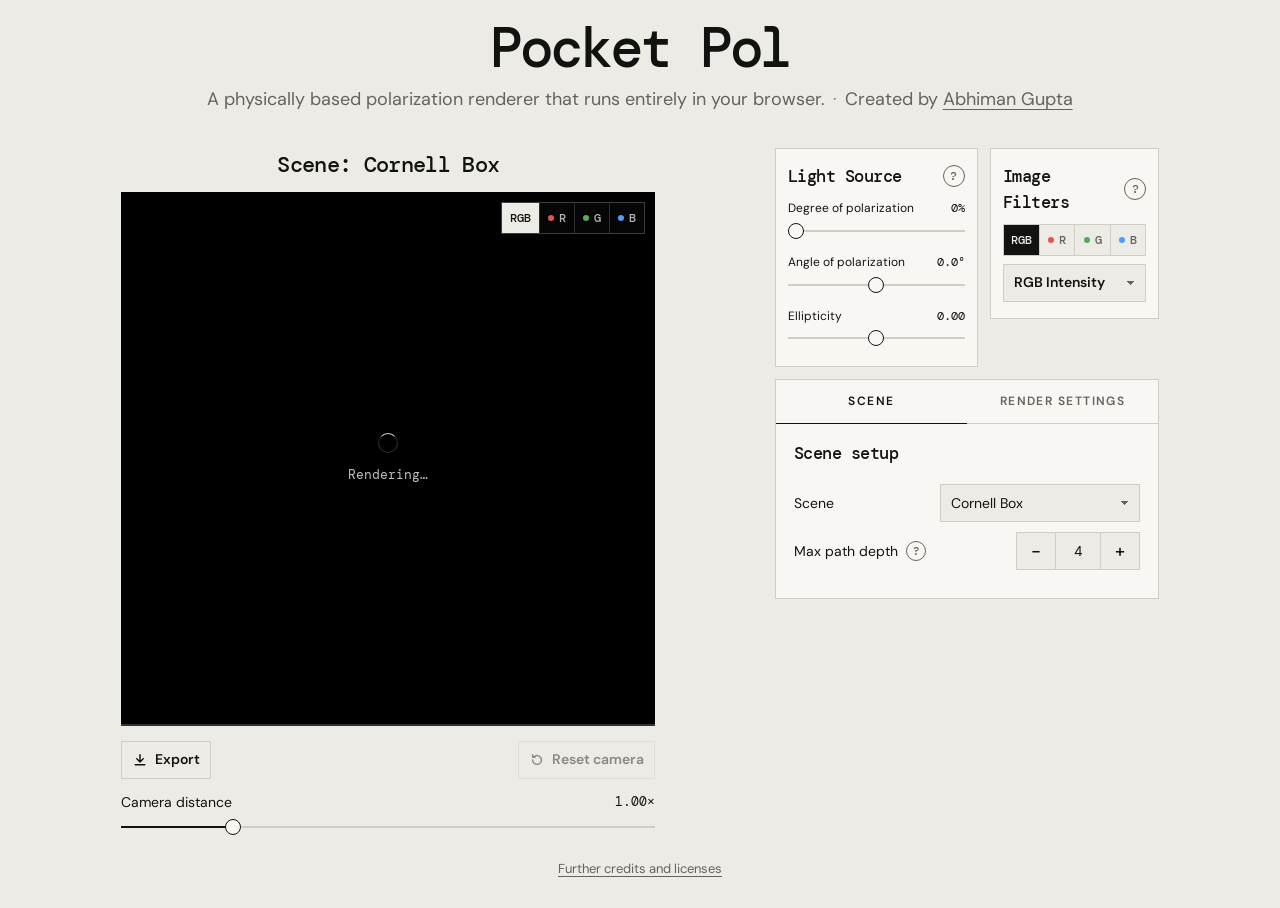
==== commit 19aa45ac: "Center the scene name over the image and put the credit beside the tagline" ====
--- a/web/index.html
+++ b/web/index.html
@@ -26,15 +26,14 @@
   <link rel="preconnect" href="https://fonts.googleapis.com">
   <link rel="preconnect" href="https://fonts.gstatic.com" crossorigin>
   <link rel="stylesheet" href="https://fonts.googleapis.com/css2?family=DM+Mono:wght@400;500&family=DM+Sans:opsz,wght@9..40,400..700&display=swap">
-  <link rel="stylesheet" href="./style.css?v=49">
-  <script type="module" src="./app.mjs?v=49"></script>
+  <link rel="stylesheet" href="./style.css?v=51">
+  <script type="module" src="./app.mjs?v=51"></script>
 </head>
 <body>
   <main class="window">
     <header class="page-header">
       <h1 class="page-title">Pocket Pol</h1>
-      <p class="page-subtitle">A physically based polarization renderer that runs entirely in your browser.</p>
-      <p class="page-credit">Created by <a href="https://abhimangupta.com/">Abhiman Gupta</a></p>
+      <p class="page-subtitle">A physically based polarization renderer that runs entirely in your browser.<span class="page-credit"><span class="credit-dot" aria-hidden="true"> · </span>Created by <a href="https://abhimangupta.com/">Abhiman Gupta</a></span></p>
     </header>
 
     <section class="viewer" aria-label="Render viewport">
--- a/web/style.css
+++ b/web/style.css
@@ -69,7 +69,8 @@
   font-size: clamp(.9375rem, 1.5vw, 1.125rem);
   text-wrap: balance;
 }
-.page-credit { margin-top: 6px; color: var(--muted); font-size: .875rem; }
+.page-credit { white-space: nowrap; }
+.credit-dot { padding-inline: .15em; color: var(--faint); }
 .page-credit a { color: inherit; text-decoration: underline; text-underline-offset: .2em; }
 .page-credit a:hover { color: var(--ink); }
 .scene-name {
@@ -726,7 +727,8 @@
   .viewer { display: grid; grid-template-columns: minmax(0, 1fr) auto; column-gap: 12px; }
   .figure { display: contents; }
   .viewer-footer, .distance-control { grid-column: 1; }
-  .scene-name { grid-column: 1 / -1; }
+  .scene-name, #stage { grid-column: 1; }
+  .colorbar { grid-column: 2; }
 }
 
 @media (max-width: 820px) {
@@ -770,7 +772,6 @@
   .window { --chrome: 196px; padding-top: 14px; row-gap: 14px; }
   .page-title { font-size: 2.25rem; }
   .page-subtitle { margin-top: 4px; font-size: .9375rem; }
-  .page-credit { margin-top: 2px; font-size: .8125rem; }
   .scene-name { margin-bottom: 8px; font-size: 1.0625rem; }
   .viewer-footer { min-height: 48px; padding-top: 8px; }
 }
@@ -830,7 +831,8 @@
 .label-help { display: inline-flex; align-items: center; gap: 8px; }
 .label-help .help-button { width: 20px; height: 20px; font-size: .6875rem; }
 .advanced { color: var(--muted); font-size: .8125rem; letter-spacing: 0; }
-@media (min-width: 821px) {
-  /* Desktop: the scene name heads the image like a figure title, aligned with its left edge. */
-  .scene-name { margin-top: -4px; text-align: left; }
-}
+@media (max-width: 540px) {
+  /* Phones: the credit takes its own line under the tagline, without the separator. */
+  .page-credit { display: block; margin-top: 4px; font-size: .875rem; }
+  .credit-dot { display: none; }
+}
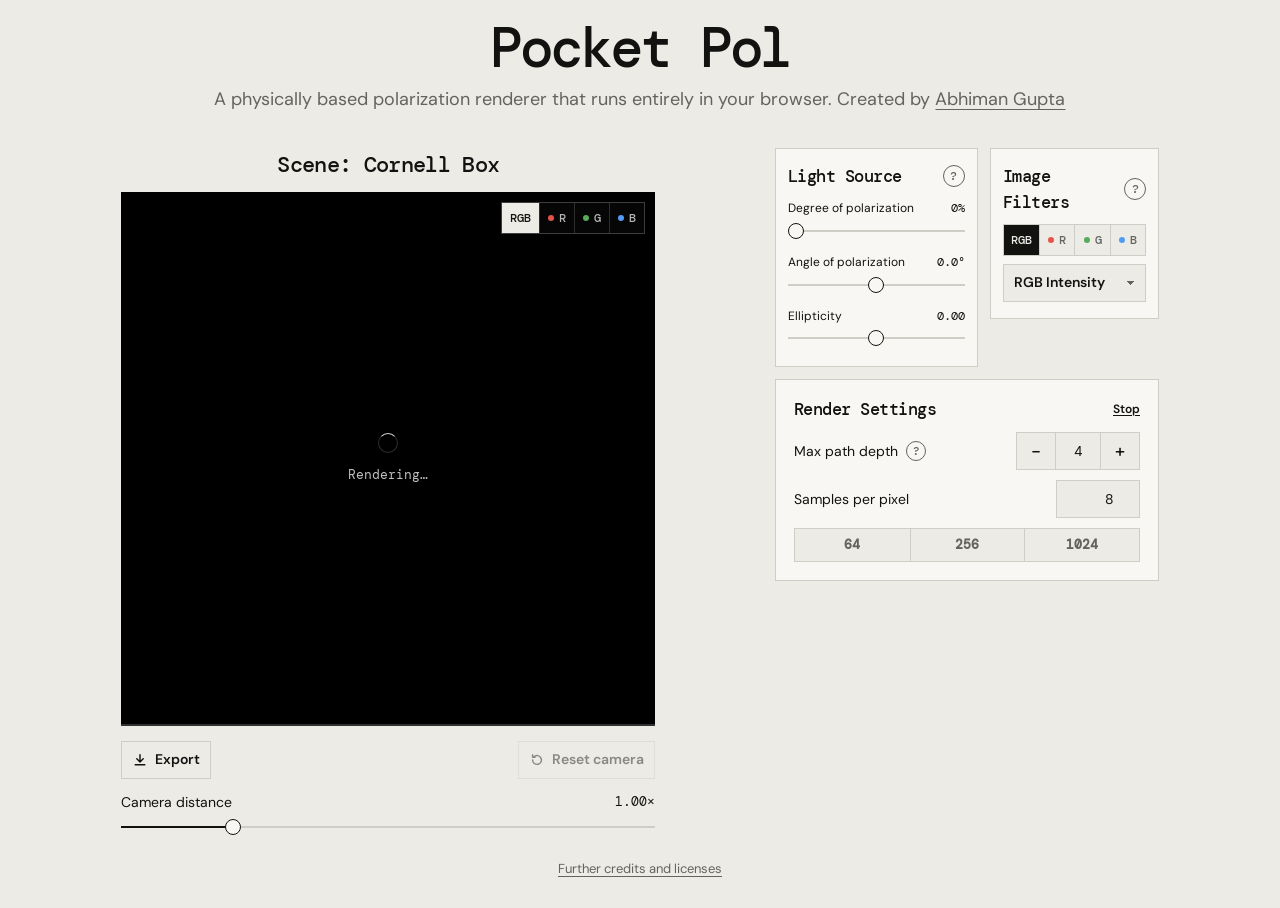
==== commit 5a263d11: "Fold Scene into a single Render Settings card and drop the credit separator" ====
--- a/web/index.html
+++ b/web/index.html
@@ -26,14 +26,14 @@
   <link rel="preconnect" href="https://fonts.googleapis.com">
   <link rel="preconnect" href="https://fonts.gstatic.com" crossorigin>
   <link rel="stylesheet" href="https://fonts.googleapis.com/css2?family=DM+Mono:wght@400;500&family=DM+Sans:opsz,wght@9..40,400..700&display=swap">
-  <link rel="stylesheet" href="./style.css?v=51">
-  <script type="module" src="./app.mjs?v=51"></script>
+  <link rel="stylesheet" href="./style.css?v=52">
+  <script type="module" src="./app.mjs?v=52"></script>
 </head>
 <body>
   <main class="window">
     <header class="page-header">
       <h1 class="page-title">Pocket Pol</h1>
-      <p class="page-subtitle">A physically based polarization renderer that runs entirely in your browser.<span class="page-credit"><span class="credit-dot" aria-hidden="true"> · </span>Created by <a href="https://abhimangupta.com/">Abhiman Gupta</a></span></p>
+      <p class="page-subtitle">A physically based polarization renderer that runs entirely in your browser. <span class="page-credit">Created by <a href="https://abhimangupta.com/">Abhiman Gupta</a></span></p>
     </header>
 
     <section class="viewer" aria-label="Render viewport">
@@ -112,53 +112,40 @@
 
       <p id="error" class="error-box" role="alert" hidden></p>
 
-      <div class="inspector card">
-        <div class="panel-switch" role="tablist" aria-label="Renderer settings">
-          <button id="scene-tab" type="button" role="tab" aria-selected="true" aria-controls="scene-panel">Scene</button>
-          <button id="render-tab" type="button" role="tab" aria-selected="false" aria-controls="render-panel" tabindex="-1">Render Settings</button>
-        </div>
-        <div class="settings-panel" id="scene-panel" role="tabpanel" aria-labelledby="scene-tab">
-          <fieldset id="scene" class="panel-fields">
-            <legend><span>Scene setup</span></legend>
-            <label class="row">Scene
-              <select id="preset"><option value="cornell">Cornell Box</option></select>
-            </label>
-            <div class="row">
-              <span class="label-help"><span id="depthLabel">Max path depth</span><button type="button" class="help-button" aria-haspopup="dialog" data-help="depthHelp" aria-label="Explain max path depth">?</button></span>
-              <div class="stepper" role="group" aria-labelledby="depthLabel">
-                <button id="depthDown" type="button" aria-label="Decrease max path depth">−</button>
-                <output id="depthValue" aria-live="polite">4</output>
-                <button id="depthUp" type="button" aria-label="Increase max path depth">+</button>
-              </div>
-              <input type="hidden" id="max_depth" value="4">
-            </div>
-          </fieldset>
-        </div>
-        <div class="settings-panel" id="render-panel" role="tabpanel" aria-labelledby="render-tab" hidden>
-          <fieldset id="statistics" class="panel-fields">
-            <legend><span>Render settings</span><button id="stopRender" type="button" class="link-button" hidden>Stop</button></legend>
-            <form id="estimateForm" novalidate>
-              <label class="row">Samples per pixel <input id="spp" type="number" min="1" max="4096" required value="64" inputmode="numeric" enterkeyhint="go"></label>
-              <div class="spp-presets" role="group" aria-label="Sample presets">
-                <button type="button" data-spp="64">64</button>
-                <button type="button" data-spp="256">256</button>
-                <button type="button" data-spp="1024">1024</button>
-              </div>
-              <p id="sppError" class="hint error" hidden>Enter a whole number from 1 to 4096.</p>
-            </form>
-            <details hidden>
-              <summary>Render statistics</summary>
-              <dl>
-                <div class="row"><dt>Completed</dt><dd id="completed">0 SPP</dd></div>
-                <div class="row"><dt>Renderer</dt><dd id="backend">—</dd></div>
-                <div class="row"><dt>GPU note</dt><dd id="gpuNote">—</dd></div>
-                <div class="row"><dt>Last batch</dt><dd id="batch">—</dd></div>
-                <div class="row"><dt>Image delivery</dt><dd id="delivery">—</dd></div>
-                <div class="row"><dt>Image</dt><dd id="dimensions">—</dd></div>
-              </dl>
-            </details>
-          </fieldset>
-        </div>
+      <fieldset id="statistics" class="render-panel card">
+        <legend class="visually-hidden">Render settings</legend>
+        <div class="section-head"><h2>Render Settings</h2><button id="stopRender" type="button" class="link-button" hidden>Stop</button></div>
+        <input type="hidden" id="preset" value="cornell">
+        <div class="row">
+          <span class="label-help"><span id="depthLabel">Max path depth</span><button type="button" class="help-button" aria-haspopup="dialog" data-help="depthHelp" aria-label="Explain max path depth">?</button></span>
+          <div class="stepper" role="group" aria-labelledby="depthLabel">
+            <button id="depthDown" type="button" aria-label="Decrease max path depth">−</button>
+            <output id="depthValue" aria-live="polite">4</output>
+            <button id="depthUp" type="button" aria-label="Increase max path depth">+</button>
+          </div>
+          <input type="hidden" id="max_depth" value="4">
+        </div>
+        <form id="estimateForm" novalidate>
+          <label class="row">Samples per pixel <input id="spp" type="number" min="1" max="4096" required value="64" inputmode="numeric" enterkeyhint="go"></label>
+          <div class="spp-presets" role="group" aria-label="Sample presets">
+            <button type="button" data-spp="64">64</button>
+            <button type="button" data-spp="256">256</button>
+            <button type="button" data-spp="1024">1024</button>
+          </div>
+          <p id="sppError" class="hint error" hidden>Enter a whole number from 1 to 4096.</p>
+        </form>
+        <details hidden>
+          <summary>Render statistics</summary>
+          <dl>
+            <div class="row"><dt>Completed</dt><dd id="completed">0 SPP</dd></div>
+            <div class="row"><dt>Renderer</dt><dd id="backend">—</dd></div>
+            <div class="row"><dt>GPU note</dt><dd id="gpuNote">—</dd></div>
+            <div class="row"><dt>Last batch</dt><dd id="batch">—</dd></div>
+            <div class="row"><dt>Image delivery</dt><dd id="delivery">—</dd></div>
+            <div class="row"><dt>Image</dt><dd id="dimensions">—</dd></div>
+          </dl>
+        </details>
+      </fieldset>
       </div>
 
       <section id="scalarControls" class="adjustments card" aria-labelledby="adjustTitle" hidden>
--- a/web/style.css
+++ b/web/style.css
@@ -70,7 +70,6 @@
   text-wrap: balance;
 }
 .page-credit { white-space: nowrap; }
-.credit-dot { padding-inline: .15em; color: var(--faint); }
 .page-credit a { color: inherit; text-decoration: underline; text-underline-offset: .2em; }
 .page-credit a:hover { color: var(--ink); }
 .scene-name {
@@ -365,7 +364,7 @@
 .panel-switch button:hover:enabled { background: transparent; color: var(--ink); }
 .panel-switch button[aria-selected="true"] { border-bottom-color: var(--ink); color: var(--ink); }
 .settings-panel { padding: 16px 18px 18px; }
-.light-panel, .filter-panel, .estimate-panel { padding: 16px 18px 18px; }
+.light-panel, .filter-panel, .estimate-panel, .render-panel { padding: 16px 18px 18px; }
 .light-panel .row:last-of-type { margin-bottom: 0; }
 fieldset { min-width: 0; margin: 0; padding: 0; border: 0; }
 .panel-fields > legend, .section-head {
@@ -832,7 +831,6 @@
 .label-help .help-button { width: 20px; height: 20px; font-size: .6875rem; }
 .advanced { color: var(--muted); font-size: .8125rem; letter-spacing: 0; }
 @media (max-width: 540px) {
-  /* Phones: the credit takes its own line under the tagline, without the separator. */
+  /* Phones: the credit takes its own line under the tagline. */
   .page-credit { display: block; margin-top: 4px; font-size: .875rem; }
-  .credit-dot { display: none; }
-}
+}
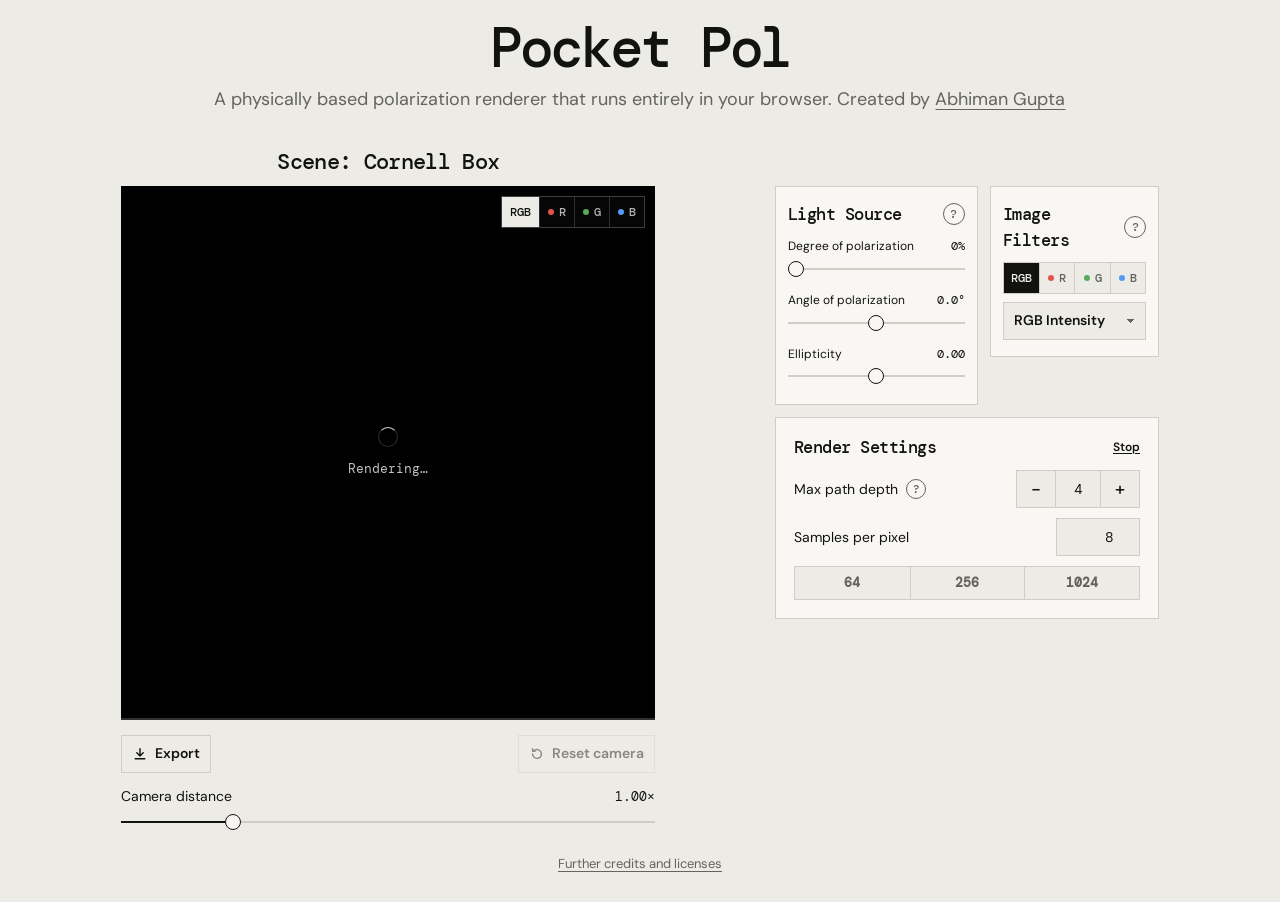
==== commit 3a849b90: "Align the sidebar with the top of the image on desktop" ====
--- a/web/index.html
+++ b/web/index.html
@@ -26,8 +26,8 @@
   <link rel="preconnect" href="https://fonts.googleapis.com">
   <link rel="preconnect" href="https://fonts.gstatic.com" crossorigin>
   <link rel="stylesheet" href="https://fonts.googleapis.com/css2?family=DM+Mono:wght@400;500&family=DM+Sans:opsz,wght@9..40,400..700&display=swap">
-  <link rel="stylesheet" href="./style.css?v=52">
-  <script type="module" src="./app.mjs?v=52"></script>
+  <link rel="stylesheet" href="./style.css?v=53">
+  <script type="module" src="./app.mjs?v=53"></script>
 </head>
 <body>
   <main class="window">
--- a/web/style.css
+++ b/web/style.css
@@ -72,11 +72,13 @@
 .page-credit { white-space: nowrap; }
 .page-credit a { color: inherit; text-decoration: underline; text-underline-offset: .2em; }
 .page-credit a:hover { color: var(--ink); }
+.window { --scene-size: clamp(1.125rem, 2vw, 1.375rem); --scene-gap: 10px; }
 .scene-name {
-  margin: 0 0 10px;
+  margin: 0 0 var(--scene-gap);
   text-align: center;
   font-family: var(--display);
-  font-size: clamp(1.125rem, 2vw, 1.375rem);
+  font-size: var(--scene-size);
+  line-height: 1.3;
   font-weight: 500;
   letter-spacing: var(--d-track-sm);
 }
@@ -771,7 +773,7 @@
   .window { --chrome: 196px; padding-top: 14px; row-gap: 14px; }
   .page-title { font-size: 2.25rem; }
   .page-subtitle { margin-top: 4px; font-size: .9375rem; }
-  .scene-name { margin-bottom: 8px; font-size: 1.0625rem; }
+  .window { --scene-size: 1.0625rem; --scene-gap: 8px; }
   .viewer-footer { min-height: 48px; padding-top: 8px; }
 }
 
@@ -834,3 +836,7 @@
   /* Phones: the credit takes its own line under the tagline. */
   .page-credit { display: block; margin-top: 4px; font-size: .875rem; }
 }
+@media (min-width: 821px) {
+  /* Desktop: start the sidebar level with the top edge of the image, below the scene name. */
+  .sidebar { margin-top: calc(var(--scene-size) * 1.3 + var(--scene-gap)); }
+}
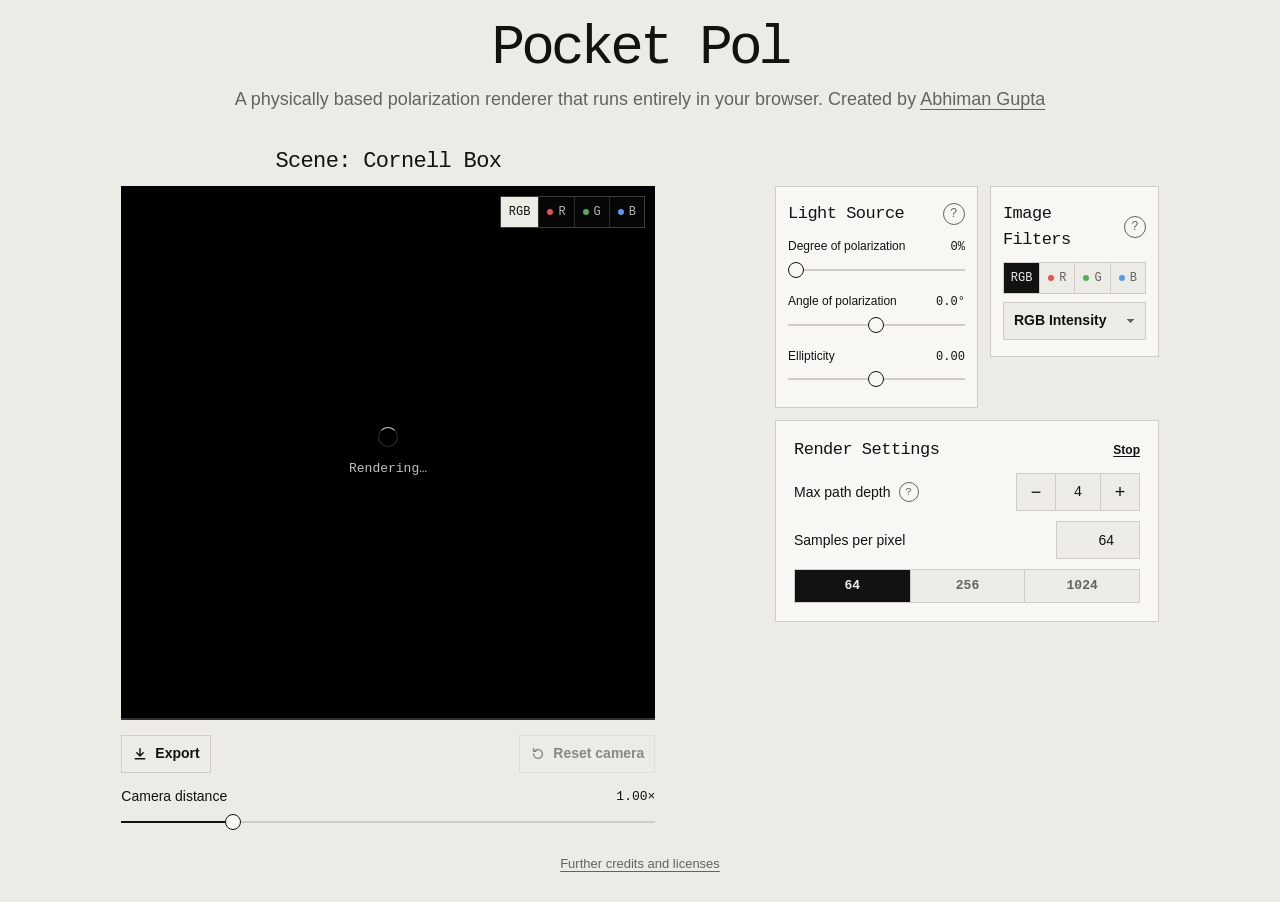
==== commit e99b32ac: "Add a Content Security Policy, build log colorbar labels without innerHTML, refresh the hosting note" ====
--- a/web/index.html
+++ b/web/index.html
@@ -2,6 +2,8 @@
 <html lang="en">
 <head>
   <meta charset="utf-8">
+  <meta http-equiv="Content-Security-Policy" content="default-src 'self'; script-src 'self'; worker-src 'self'; connect-src 'self'; img-src 'self' data: blob:; style-src 'self' https://fonts.googleapis.com; font-src https://fonts.gstatic.com; object-src 'none'; base-uri 'self'; form-action 'none'">
+  <meta name="referrer" content="strict-origin-when-cross-origin">
   <meta name="viewport" content="width=device-width,initial-scale=1,viewport-fit=cover">
   <meta name="color-scheme" content="light">
   <meta name="theme-color" content="#ecebe6">
@@ -26,8 +28,8 @@
   <link rel="preconnect" href="https://fonts.googleapis.com">
   <link rel="preconnect" href="https://fonts.gstatic.com" crossorigin>
   <link rel="stylesheet" href="https://fonts.googleapis.com/css2?family=DM+Mono:wght@400;500&family=DM+Sans:opsz,wght@9..40,400..700&display=swap">
-  <link rel="stylesheet" href="./style.css?v=53">
-  <script type="module" src="./app.mjs?v=53"></script>
+  <link rel="stylesheet" href="./style.css?v=56">
+  <script type="module" src="./app.mjs?v=56"></script>
 </head>
 <body>
   <main class="window">
@@ -183,7 +185,6 @@
         <dt>Max path depth</dt><dd>The most surfaces a ray of light may bounce off on its way from the light source to the camera. Each bounce can change the light's polarization through the Mueller matrix of the surface it hits.</dd>
         <dt>Low depth (1–2)</dt><dd>Depth 1 shows only the light source itself, and depth 2 adds direct lighting: surfaces lit straight from the lamp, with hard shadows and no color bleeding.</dd>
         <dt>Higher depth (3 and up)</dt><dd>Adds indirect light that bounces between walls: softer shadows, red and green light spilling onto the white surfaces, and polarization patterns built up over several reflections. Renders take longer as depth grows, and the image changes less after a few bounces.</dd>
-        <dt>Try it</dt><dd>Step from 1 to 6 with Degree of Polarization or Q-Stokes selected and watch how each extra bounce changes the polarization.</dd>
       </dl>
     </div>
   </dialog>
--- a/web/style.css
+++ b/web/style.css
@@ -111,7 +111,8 @@
   height: 100%;
   background: var(--stage);
 }
-#stage.preview #image { image-rendering: pixelated; }
+/* Drag previews are low resolution: scale them smoothly and soften them instead of showing blocks. */
+#stage.preview #image { image-rendering: auto; filter: blur(1.5px); }
 .stage-message {
   position: absolute;
   inset: 0;
